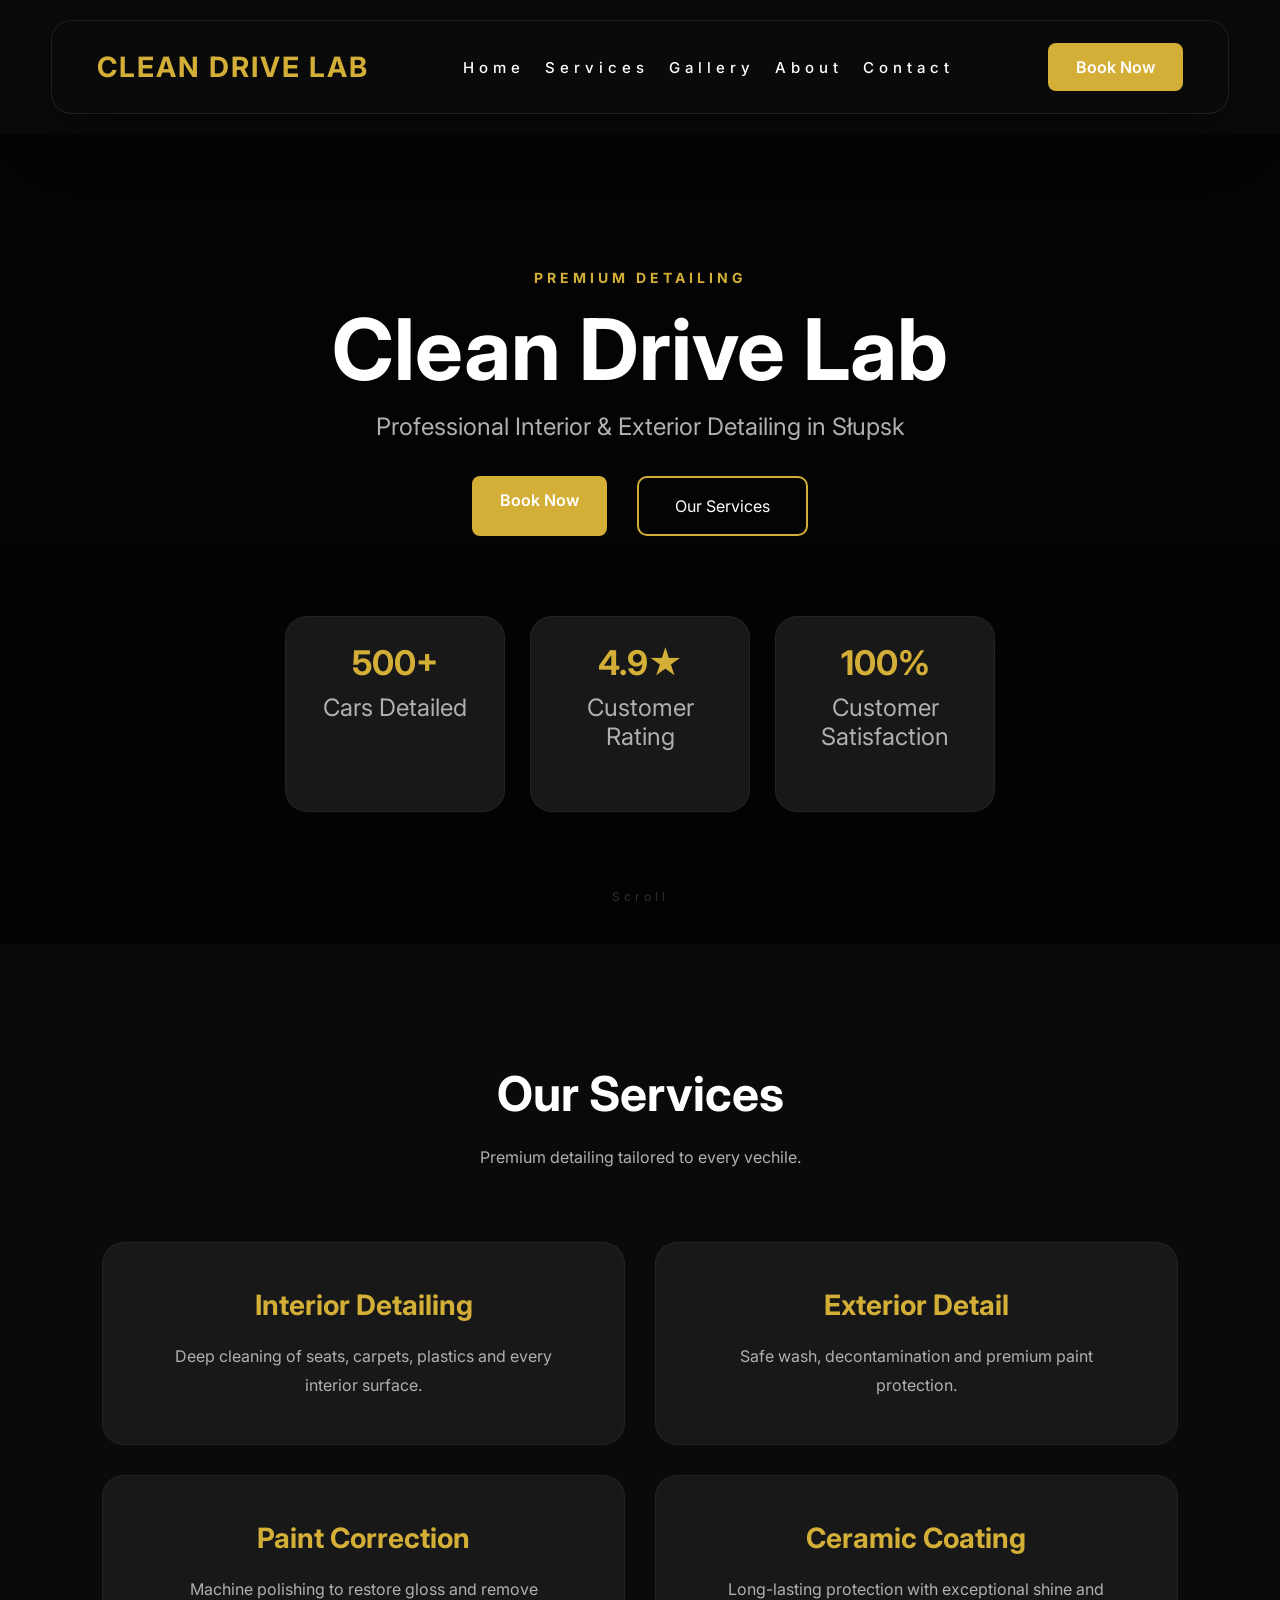
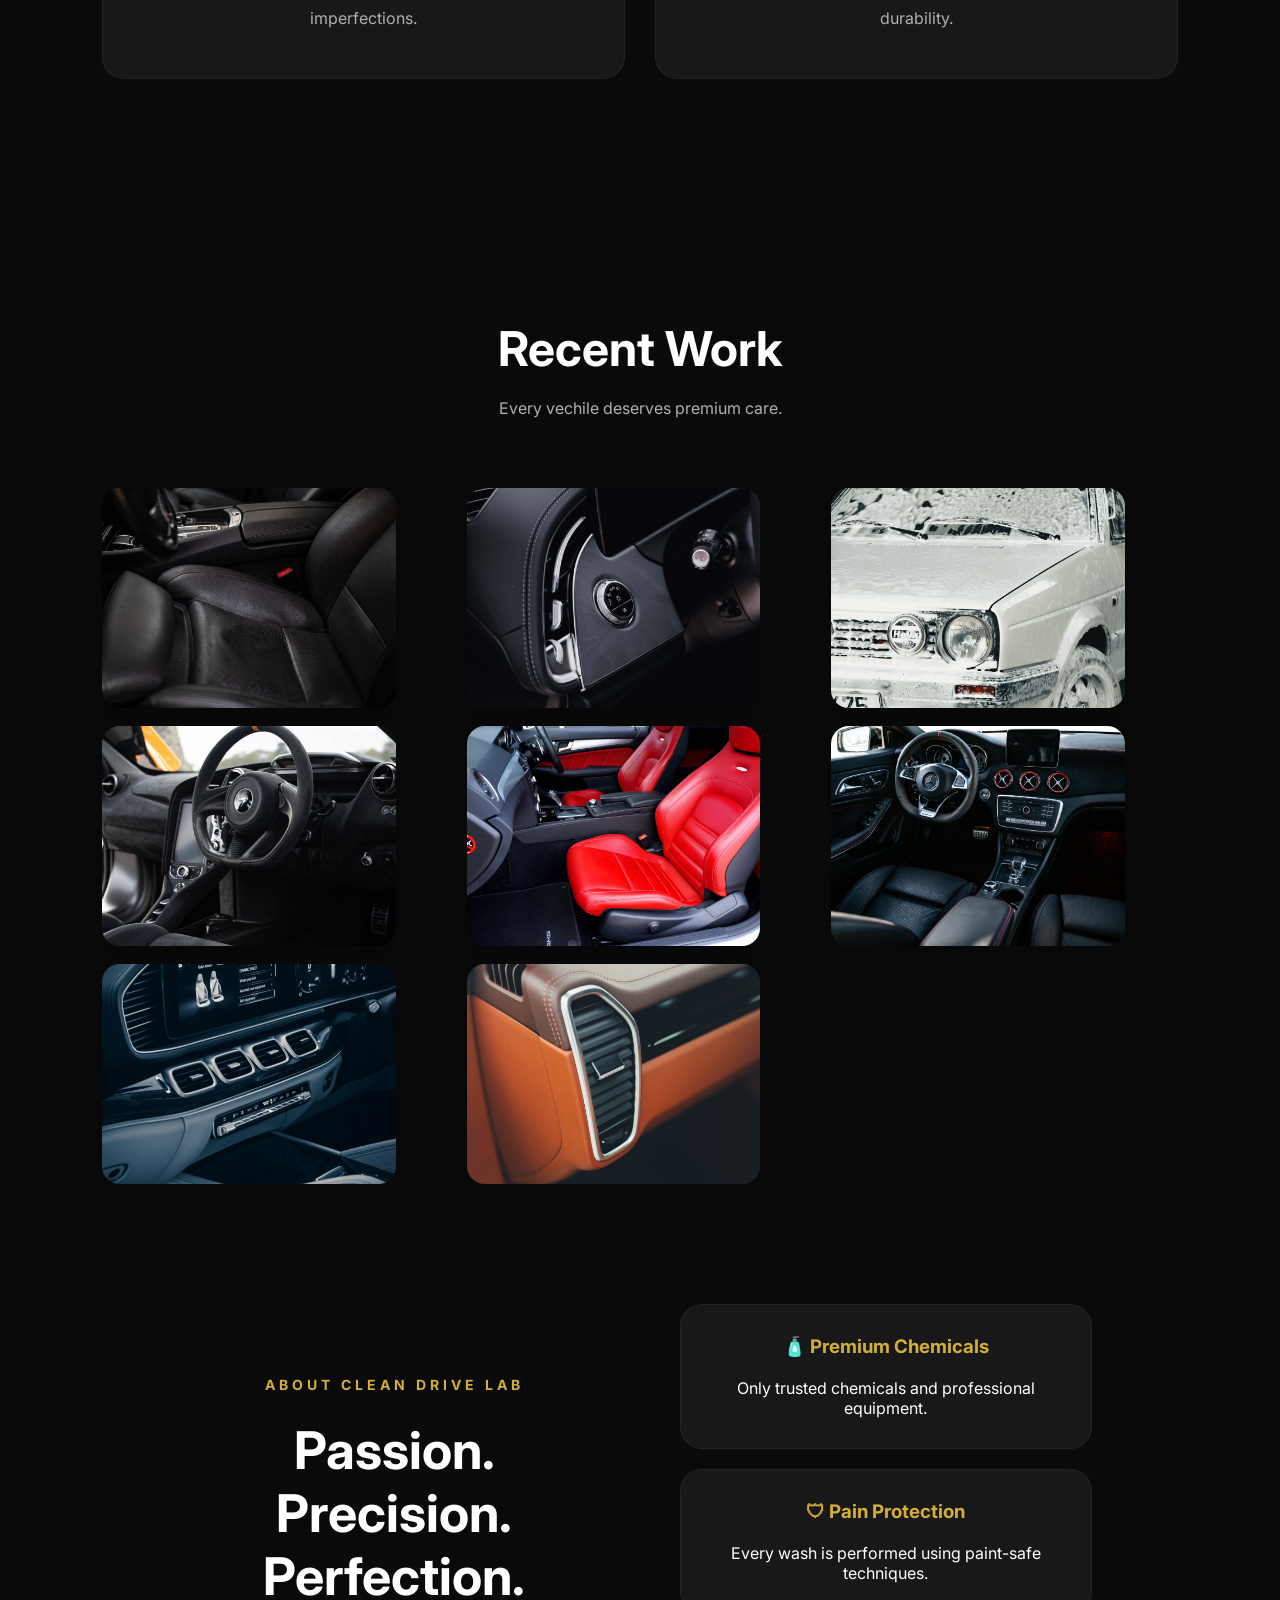
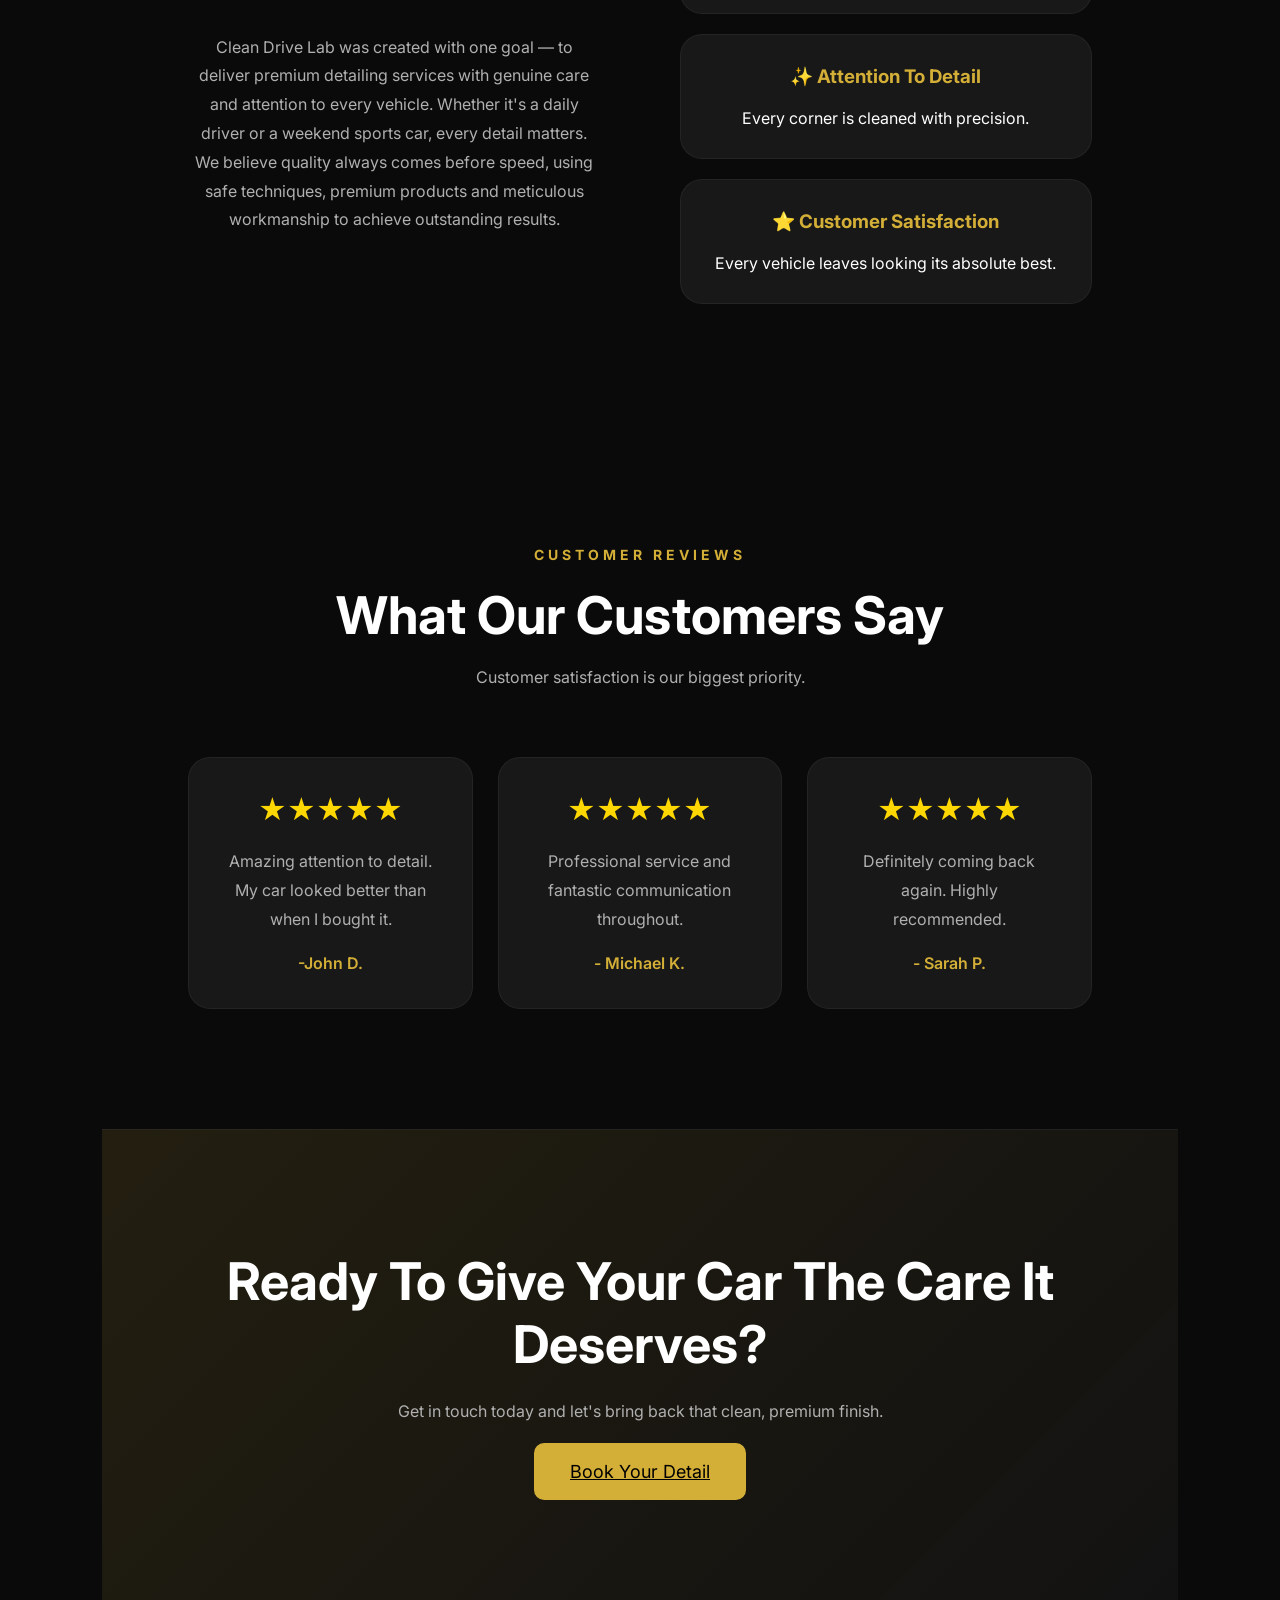
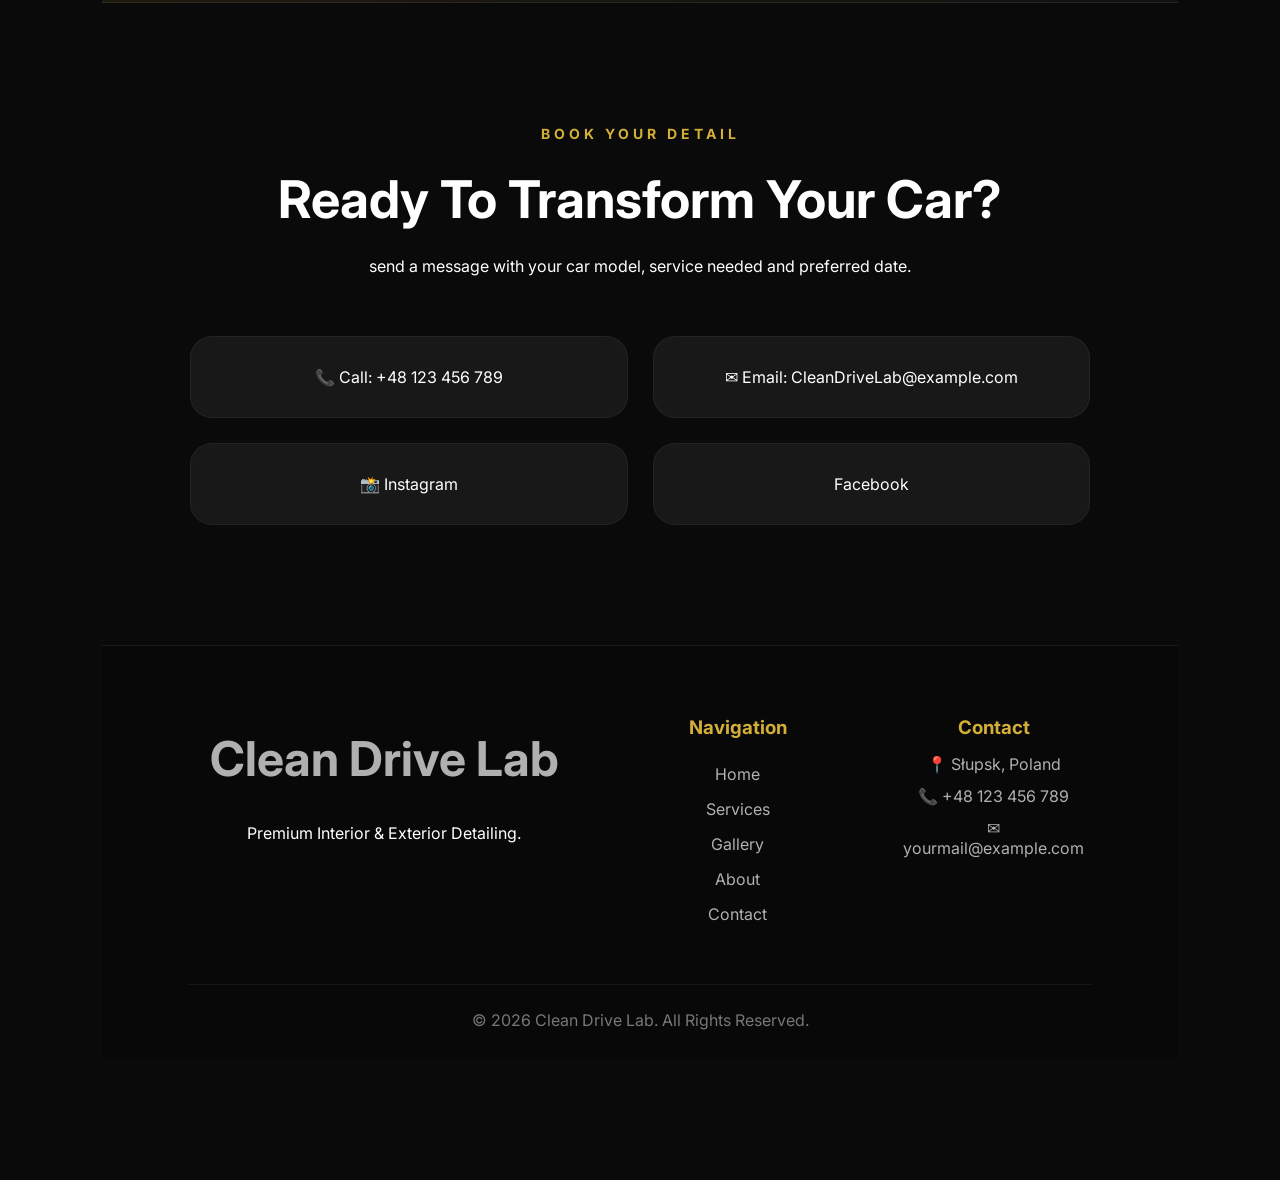
==== index.html @ 7ea31e87 "Version 1 website launch" ====
<!DOCTYPE html>
<html lang="en">
<head>
    <meta charset="UTF-8">
    <meta name="viewport" content="width=device-width, initial-scale=1.0">
    <title>Clean Drive Lab</title>
    <link rel="preconnect" href="https://fonts.googleapis.com">

<link rel="preconnect" href="https://fonts.gstatic.com" crossorigin>

<link href="https://fonts.googleapis.com/css2?family=Inter:wght@300;400;500;600;700&display=swap" rel="stylesheet">
    <link rel="stylesheet" href="css/style.css">

</head>

<body>
    
    <header>

        <nav class="navbar">
            
            <div class="logo">
              
                Clean Drive Lab
            </div>

            <div class="nav-links">
            
                <a href="#home">Home</a>

                <a href="#services">Services</a>

                <a href="#gallery">Gallery</a>

                <a href="#about">About</a>

                <a href="#contact">Contact</a>
                
            </div>
           
            <a href="#contact" class="book-btn">
                Book Now
            </a>

        </nav>

    </header>

    <section id="home" class="hero">

        <video class="hero-video" autoplay muted loop playsinline>

            <source src="videos/hero.mp4" type="video/mp4">

        </video>

        <div class="overlay"></div>

        <div class="hero-content">

            <span class="subtitle">
                PREMIUM DETAILING
            </span>

            <h1>

                Clean Drive Lab

            </h1>

            <p>

               Professional Interior & Exterior Detailing in Słupsk

            </p>

            <div class="hero-buttons">

                <a href="#contact" class="book-btn">
                    Book Now

                </a>

                <a href="#services" class="secondary-btn">

                    Our Services

                </a>

            </div>

            <div class="stats">

                <div class="stat-card">

                    <h2>500+</h2>

                    <p>Cars Detailed</p>

                </div>

                <div class="stat-card">

                    <h2>4.9★</h2>

                    <p>Customer Rating</p>

                </div>

                <div class="stat-card">

                    <h2>100%</h2>

                    <p>Customer Satisfaction</p>

                </div>

            </div>

           
        </div>

        <div class="scroll-indicator">

            Scroll  

        </div>

    </section>

    <section id="services" class="services">

        <h2>Our Services</h2>

        <P class="services-subtitle">


            Premium detailing tailored to every vechile.

        </P>

        <div class="services-grid">

        <div class="service-card">
            <h3>Interior Detailing</h3>
            <p>Deep cleaning of seats, carpets, plastics and every interior surface.</p>
        </div>

        <div class="service-card">
            <h3>Exterior Detail</h3>
            <p>Safe wash, decontamination and premium paint protection.</p>
        </div>

        <div class="service-card">
            <h3>Paint Correction</h3>
            <p>Machine polishing to restore gloss and remove imperfections.</p>
        </div>

        <div class="service-card">
            <h3>Ceramic Coating</h3>
            <p>Long-lasting protection with exceptional shine and durability.</p>
        </div>

        </div>

    </section>

    <section id="gallery" class="gallery">

    <h2>Recent Work</h2>

    <p class="gallery-subtitle">

        Every vechile deserves premium care.
    </p>

    <div class="gallery-grid">

    <div class="gallery-card">
        <img src="images/car1.jpg" alt="Detailed BMW">
    </div>

    <div class="gallery-card">
        <img src="images/car2.jpg" alt="Detailed BMW">
    </div>

    <div class="gallery-card">
        <img src="images/car3.jpg" alt="Detailed BMW">
    </div>

    <div class="gallery-card">
        <img src="images/car4.jpg" alt="Detailed BMW">
    </div>

    <div class="gallery-card">
        <img src="images/car5.jpg" alt="Detailed BMW">
    </div>

    <div class="gallery-card">
        <img src="images/car6.jpg" alt="Detailed BMW">
    </div>

    <div class="gallery-card">
        <img src="images/car7.jpg" alt="Detailed BMW">
    </div>
    <div class="gallery-card">
        <img src="images/car8.jpg" alt="Detailed BMW">
    </div>
    
</div>

<section id="about" class="about">

    <div class="about-left">

        <span class="subtitle">

            ABOUT CLEAN DRIVE LAB

        </span>

        <h2>

            Passion. Precision. Perfection.

        </h2>

        <p>

            Clean Drive Lab was created with one goal — to deliver premium detailing services with genuine care and attention to every vehicle. Whether it's a daily driver or a weekend sports car, every detail matters.

        </p>

        <p>

            We believe quality always comes before speed, using safe techniques, premium products and meticulous workmanship to achieve outstanding results.

        </p>

    </div>

    <div class="about-right">

        <div class="feature">

            <h3>🧴 Premium Chemicals</h3>

            <p>Only trusted chemicals and professional equipment.</p>

        </div>

        <div class="feature">

            <h3>🛡 Pain Protection</h3>

            <p>Every wash is performed using paint-safe techniques.</p>

        </div>

        <div class="feature">

            <h3>✨ Attention To Detail</h3>

            <p>Every corner is cleaned with precision.</p>

        </div>

        <div class="feature">

            <h3>⭐ Customer Satisfaction</h3>

            <p>Every vehicle leaves looking its absolute best.</p>

        </div>

    </div>

</section>

<section id="reviews" class="reviews">
    <span class="subtitle">
        CUSTOMER REVIEWS
    </span>

    <h2>
        What Our Customers Say
    </h2>

    <p class="reviews-subtitle">
        Customer satisfaction is our biggest priority.
    </p>

<div class="reviews-grid">
    <div class="review-card">
        <h3>★★★★★</h3>
        <p>
            Amazing attention to detail. My car looked better than when I bought it.
        </p>
        <span>-John D.</span>
    </div>

     <div class="review-card">

            <h3>★★★★★</h3>

            <p>

                Professional service and fantastic communication throughout.

            </p>

            <span>- Michael K.</span>

        </div>

        <div class="review-card">

            <h3>★★★★★</h3>

            <p>

                Definitely coming back again. Highly recommended.

            </p>

            <span>- Sarah P.</span>

        </div>

</div>
</section>


<section class="cta">
     
    <h2>Ready To Give Your Car The Care It Deserves?</h2>

    <p>
        Get in touch today and let's bring back that clean, premium finish.
    </p>
    <a href="#contact" class="hero-btn">
        Book Your Detail
    </a>
    
    </section>



    <section id="contact" class="contact">

    <span class="subtitle">BOOK YOUR DETAIL</span>

    <h2>Ready To Transform Your Car?</h2>

    <p class="contact-text">
        send a message with your car model, service needed and preferred date.
    </p>

    <div class="contact-box">
        <a href="tel:+48 123 456 789" class="contact-card">
            📞 Call: +48 123 456 789
        </a>

    
        <a href="CleanDriveLab@exapmle.com" class="contact-card">
              ✉ Email: CleanDriveLab@example.com

        </a>

         <a href="https://www.instagram.com/" class="contact-card" target="_blank">
            📸 Instagram
        </a>

        <a href="https://www.facebook.com/" class="contact-card" target="_blank">
            Facebook
        </a>
    </div>
        
        

    </section>

    <footer>
        <div class="footer-container">
            <div class="footer-logo">
                <h2>Clean Drive Lab</h2>
                <p>
                    Premium Interior & Exterior Detailing.
                </p>

            </div>

            <div class="footer-links">
                <h3>Navigation</h3>
                
                <a href="#home">Home</a>
                <a href="#services">Services</a>
                <a href="#gallery">Gallery</a>
                <a href="#about">About</a>
                <a href="#contact">Contact</a>
            </div>

            <div class="footer-contact">
                <h3>Contact</h3>
                <p>📍 Słupsk, Poland</p>

                <p>📞 +48 123 456 789</p>

                <p>✉ yourmail@example.com</p>

            </div>

        </div>

        <div class="copyright">
             © 2026 Clean Drive Lab. All Rights Reserved.
        </div>
    </footer>

    <script src="js/script.js"></script>

</body>
</html>
---- css/style.css ----
:root {
    --background:#0A0A0A;
    --card:#181818;
    --gold:#D4AF37;
    --white:#FFFFFF;
    --grey:#B0B0B0;
}


html{
    scroll-behavior:smooth;
}


* {
  margin: 0;
  padding: 0;
  box-sizing: border-box;
}

body {

  background: var(--background);
  color: var(--white);
  font-family: 'Inter', sans-serif;
  scroll-behavior:smooth;
}


.navbar {
  display: flex;
  justify-content: space-between;
  align-items: center;
  padding:22px 45px;
  position:sticky;
  top:0;
  z-index:1000;
  background:rgba(10,10,10,85);
  backdrop-filter:blur(12px);
  width:92%;
  max-width: 1700px;
  margin:20px auto;
  border-radius: 20px;
  border:1px solid rgba(255,255,255,.08);
  box-shadow: 0 20px 60px rgba(0,0,0,.45);
}

.logo{
  font-size: 28px;
  font-weight: 700;
  letter-spacing: 2px;
  text-transform: uppercase;
  color: var(--gold);
}

.nav-links {
  display: flex;
  list-style:none;
  gap: 20px;
}

.nav-links a{
    text-decoration: none;
    color: var(--white);
    transition: color 0.3s;
    font-weight: 500;
    font-size: 15px;
    letter-spacing: 5px;
}

.nav-links a:hover {
  color: var(--gold);
  letter-spacing: 2px;
}

.book-btn{
    background: var(--gold);
    color: var(--white);
    padding: 14px 28px;
    border: none;
    border-radius: 8px;
    cursor: pointer;
    transition:0.3s;
    font-weight: 600;
    text-decoration:none;
    display:inline-block;
}

.book-btn:hover{
    transform: scale(1.05);
}

.hero {

    min-height:90vh;
    padding:0 40px;
    position:relative;
    display:flex;
    justify-content: center;
    align-items: center;
    text-align: center;
    overflow:hidden;
}

.hero h1 {
  font-size: 85px;
  margin: 20px 0;
  line-height: 1;
  font-weight: 700;
}

.hero p{
    font-size: 24px;
    color:var(--grey);
    max-width:700px;
    margin:0 auto 35px;
}

.hero-btn{
    background:var(--gold);
    color:black;
    border:none;
    padding:18px 36px;
    font-size:18px;
    border-radius:10px;
    cursor:pointer;
    transition:0.3s;
}

.hero-btn:hover{
    transform:translateY(-3px);
    box-shadow: 0 10px 30px rgba(212,175,55,.35);
}

.hero-content{
    position:relative;
    z-index:2;
    animation:fadeUp 1.2s ease;
}

.subtitle{
    color:var(--gold);
    letter-spacing:4px;
    font-size:14px;
    font-weight:bold;
}

.hero-buttons{
    display:flex;
    justify-content:center;
    gap:30px;
    margin-top:35px;
}

.secondary-btn{
    display:inline-block;

    background:transparent;

    color:white;

    border:2px solid var(--gold);

    padding:18px 36px;

    border-radius:10px;

    cursor:pointer;

    transition:.3s;

    text-decoration:none;
}

.secondary-btn:hover{
    background:var(--gold);
    color:black;
    box-shadow:0 10px 30px rgba(212,175,55,.25);
}

.stats{
    display:flex;
    justify-content:center;
    gap: 25px;
    margin-top:80px;
}

.stat-card{
    background:var(--card);
    padding: 25px;
    width: 220px;
    border-radius: 22px;
    transition:.3s;
    border:1px solid rgba(255,255,255,.05);
}

.stat-card:hover{
    transform:translateY(-12px);
    box-shadow: 0 25px 60px rgba(0,0,0,.5);
}

.stat-card h2{
    color:var(--gold);
    font-size: 34px;
    margin-bottom:10px;
}

.stat-card p{
    color:var(--grey);
}

.hero-video{
    position:absolute;
    inset:0;
    width:100%;
    height:100%;
    object-fit:cover;
    object-position:center;
    filter:brightness(.45);
    z-index:0;
}

.overlay{
    position:absolute;
    inset:0;
    background:linear-gradient(
        to bottom,

        rgba(0,0,0,.55),

        rgba(0,0,0,.75)
    )
        ;
        z-index:1;
}

@keyframes fadeUp{
    from{
        opacity:0;
        transform:translateY(50px);
    }
    to{
        opacity:1;
        transform:translateY(0);
    }
}

.scroll-indicator{
    position:absolute;
    bottom: 40px;
    left:50%;
    transform:translateX(-50%);
    color:var(--grey);
    letter-spacing:4px;
    font-size:12px;
}

.gallery{

    padding:120px 8%;

    text-align:center;

}

.gallery h2{

    font-size:48px;

    margin-bottom:20px;

}

.gallery-subtitle{

    color:var(--grey);

    margin-bottom:70px;

}

.gallery-grid{

    display:grid;

    grid-template-columns:repeat(auto-fit,minmax(300px,1fr));

    gap:18px;

}

.gallery-card{

    aspect-ratio:4/3;

    border-radius:18px;

    overflow:hidden;

    background:var(--card);

    cursor:pointer;

    max-height:220px;

    box-shadow:0 10px 30px rgba(0,0,0,.25);

}

.gallery-card img{

    width:100%;

    height:100%;

    object-fit:cover;

    transition:.4s;

    object-position:center;

}

.gallery-card:hover img{

    transform:scale(1.08);
}

.contact{
    padding:120px 8%;
    text-align:center;
}

.contact h2{
    font-size:52px;
    margin:25px 0;
}

.contact-text{
    color:var(-grey);
    margin-bottom:60px;
}

.contact-box{
    max-width:900px;
    margin:0 auto;
    display:grid;
    grid-template-columns:repeat(2,1fr);
    gap:25px;
}

.contact-card{
    background:var(--card);
    color:var(--white);
    text-decoration:none;
    padding:30px;
    border-radius:22px;
    border:1px solid rgba(255,255,255,.05);
    transition:.35s;
}

.contact-card:hover{
    transform:translateY(-8px);
    border-color:var(--gold);
    color:var(--gold);
}

.reviews{
    padding:120px 8%;
    text-align:center;
}

.reviews h2{
    font-size:52px;
    margin:20px 0;
}

.reviews-subtitle{
    color:var(--grey);
    margin-bottom:70px;
}

.reviews-grid{
    display:grid;
    grid-template-columns:repeat(3,1fr);
    gap:25px;
}

.review-card{
    background:var(--card);
    padding:35px;
    border-radius:22px;
    border:1px solid rgba(255,255,255,.05);
    transition:.35s;
}

.review-card:hover{
    transform:translateY(-10px);
    border-color:var(--gold);
}

.review-card h3{
    color:#FFD700;
    font-size:28px;
    margin-bottom:20px;
}

.review-card p{
    color:var(--grey);
    line-height:1.8;
    margin-bottom:20px;
}

.review-card span{
    color:var(--gold);
    font-weight:600;
}

.cta{
    padding:120px 8%;
    text-align:center;
    background:linear-gradient(
        135deg,
        rgba(212,175,55,.12),
        rgba(255,255,255,.03)
    );
    border-top:1px solid rgba(255,255,255,.06);
    border-bottom:1px solid rgba(255,255,255,.06);
}

.cta h2{
    font-size:52px;
    max-width:900px;
    margin:0 auto 25px;
}

.cta p{
    color:var(--grey);
    margin-bottom:40px;
}

section{
    scroll-margin-top:120px;
}


@media (max-width: 900px) {
    .navbar {
        flex-direction: column;

        padding:20px;
        
        gap:20px;
    }

    .nav-links {
        flex-direction: column;
        
        align-items:center;
    }

    .hero h1 {
        font-size: 42px;
    }

    .services h2,
    .gallery h2,
    .about-left h2,
    .reviews h2,
    .contact h2{
        font-size:36px;
    }

    .hero p {
        font-size: 10px;
    }

    .hero-buttons {
        flex-direction: column;
    }

    .stats {
        flex-direction: column;

        margin-top:50px;

        align-items: center;
    }

    .stats-card{
        width:100%;
        max-width:320px;
    }

    .services-grid {
        grid-template-columns: 1fr;
    }

    .gallery-grid{

        grid-template-columns:1fr;

    }

    .about{
    grid-template-columns:1fr;
}

.contact-box{
    grid-template-columns:1fr;
}

.footer-container{
    grid-template-columns:1fr;
    text-align:center;
}

.review-grid{
    grid-template-columns:1fr;
}

.cta h2{
    font-size:36px;
}

}

.services{
    
    padding:120px 8%;

    text-align:center;
}

.services h2{

    font-size:48px;

    margin-bottom:20px;

}

.services-subtitle{

    color:var(--grey);

    margin-bottom:70px;

}

.services-grid{

    display:grid;

    grid-template-columns:repeat(2,1fr);

    gap:30px;

}

.service-card{

background:var(--card);

padding:45px;

border-radius:22px;

border:1px solid rgba(255,255,255,.05);

transition:.35s;

}

.service-card:hover{

    transform:translateY(-10px);

    border-color:var(--gold);

}

.service-card h3{

    color:var(--gold);

    margin-bottom:20px;

    font-size:28px;

}

.services p{

    color:var(--grey);

    line-height:1.8;

}

.about{
    padding:120px 8%;
    display:grid;
    grid-template-columns:1fr 1fr;
    gap:80px;
    align-items:center;
}

.about-left h2{
    font-size:52px;
    margin:25px 0;
}

.about-left p{
    color:var(--grey);
    line-height:1.8;
}

.about-right{
    display:grid;
    gap: 20px;
}

.feature h3{

    color:var(--gold);

    margin-bottom:20px;

    font: size 24px;

}


.feature{

background:var(--card);

padding:30px;

border-radius:22px;

border:1px solid rgba(255,255,255,.05);

transition:.35s;
}

.feature:hover{
     transform:translateY(-12px);
    
     border:1px solid var(--gold);
}

footer{
    background:#080808;
    padding:70px 8% 30px;
    border-top:1px solid rgba(255,255,255,.08);
}

.footer-container{
    display:grid;
    grid-template-columns:2fr 1fr 1fr;
    gap:60px;
}

.footer-logo h2{
    color:var(--grey);
    line-height:1.8;
}

.footer-links{
    display:flex;
    flex-direction:column;
    gap:15px;
}

.footer-links h3{
    color:var(--gold);
    margin-bottom:10px;
}

.footer-links a{
    color:var(--grey);
    text-decoration:none;
    transition:.3s;
}

.footer-links a:hover{
    color:var(--gold);
}

.footer-contact h3{
    color:var(--gold);
    margin-bottom:15px;
}

.footer-contact p{
    color:var(--grey);
    margin-bottom:12px;
}

.copyright{
    text-align:center;
    color:#777;
    margin-top:60px;
    border-top:1px solid rgba(255,255,255,.05);
    padding-top:25px;
}
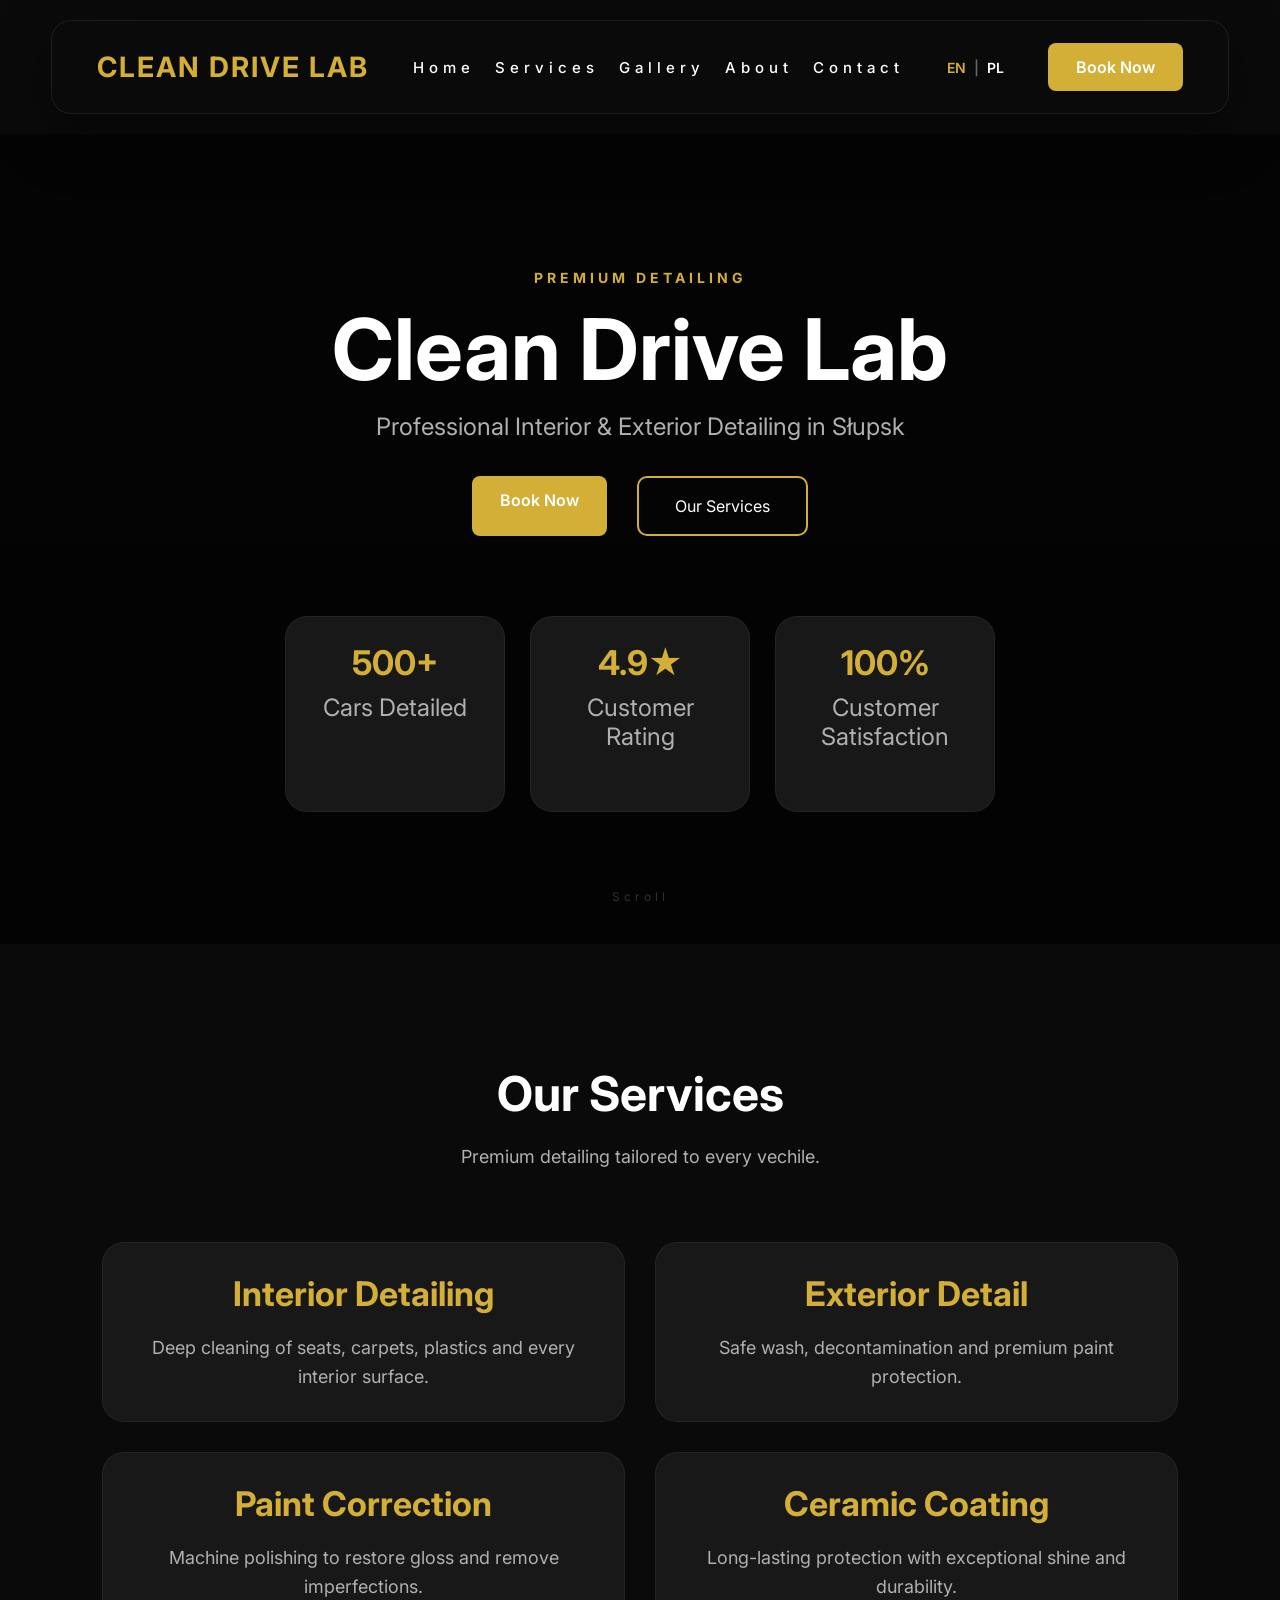
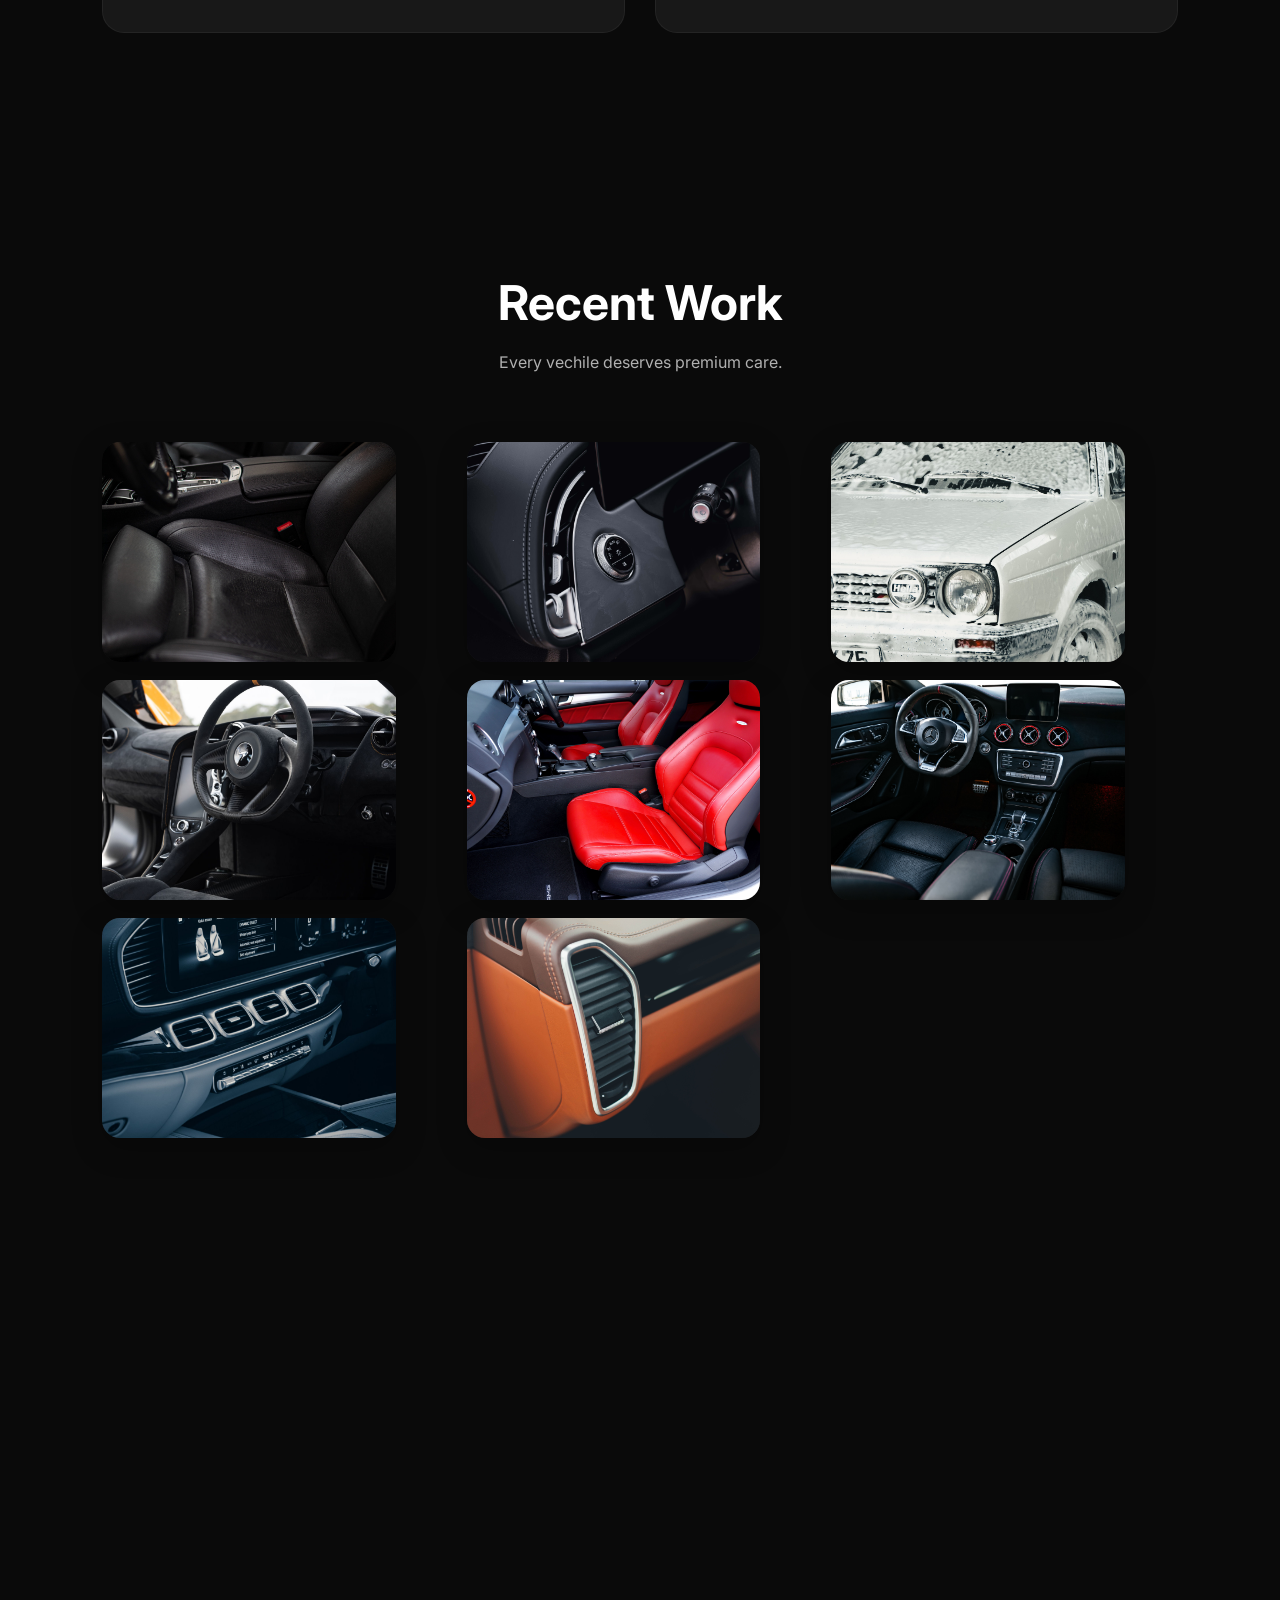
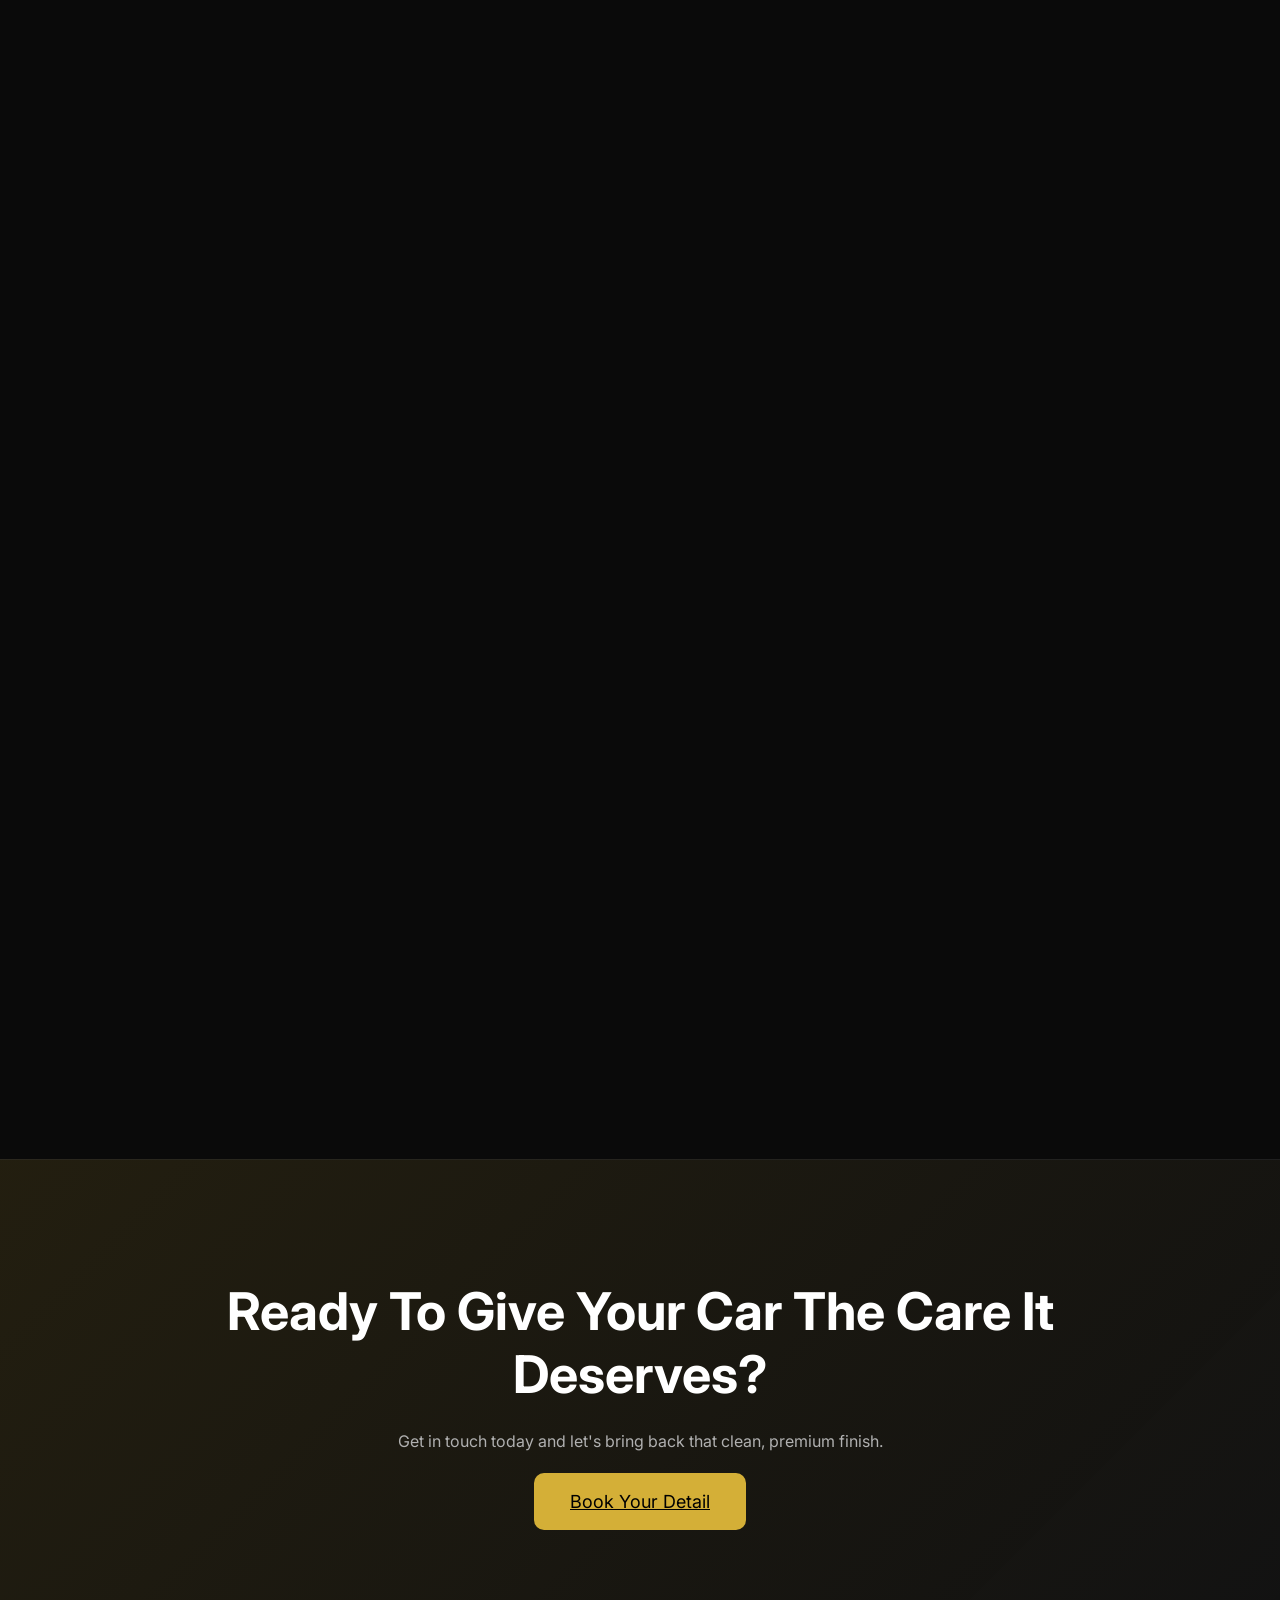
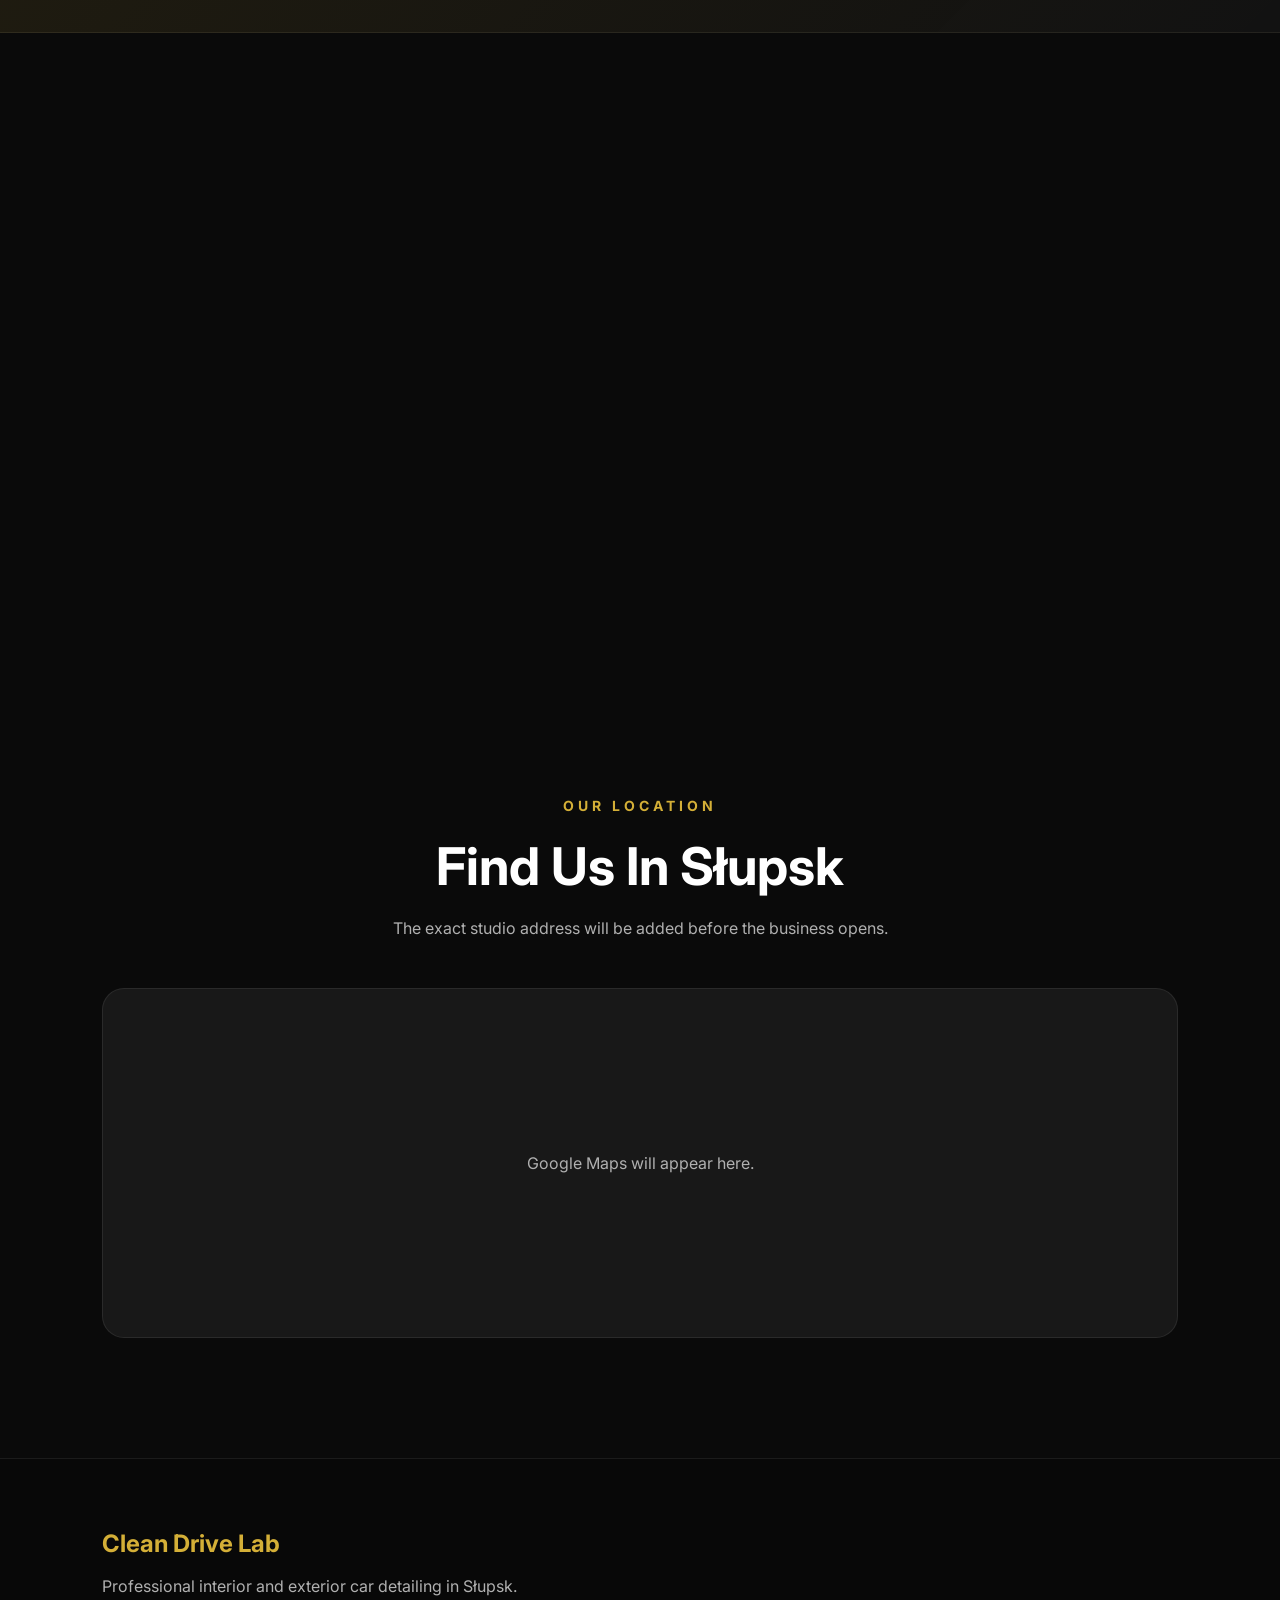
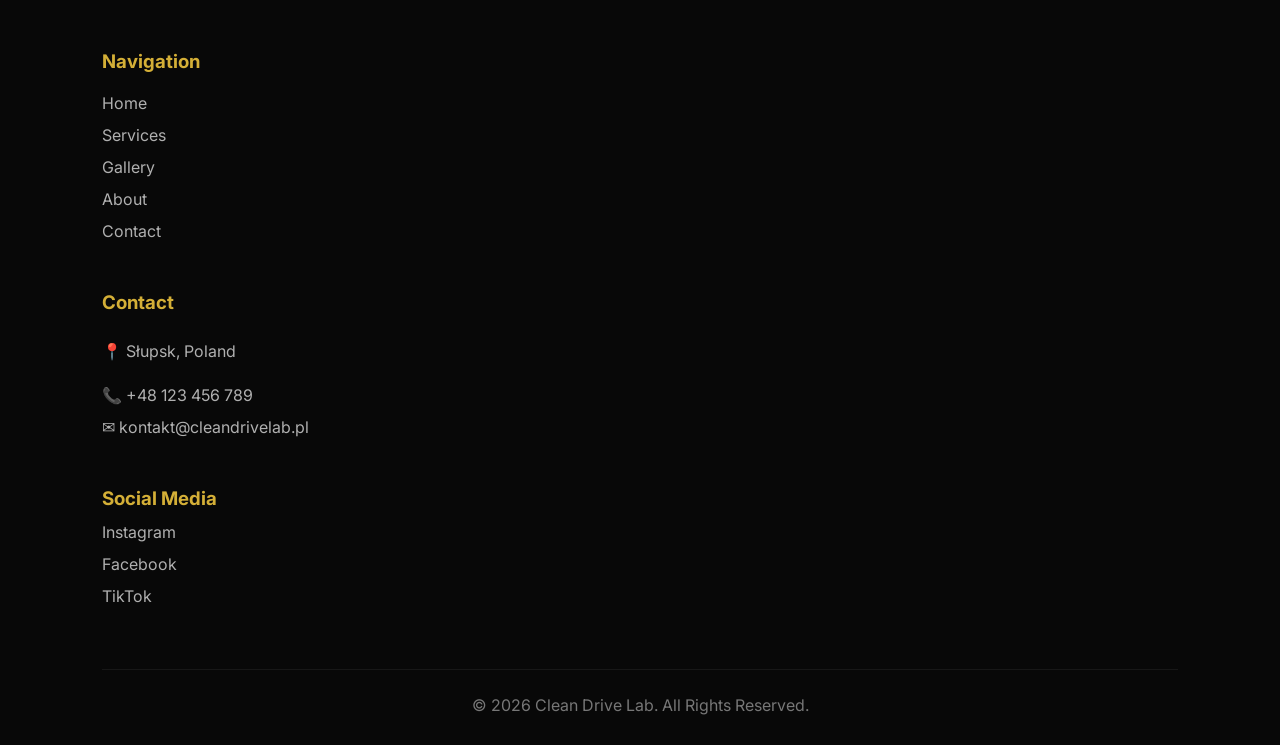
==== commit 1efa365c: "Add Version 2 SEO animations and bilingual improvements" ====
--- a/index.html
+++ b/index.html
@@ -3,14 +3,18 @@
 <head>
     <meta charset="UTF-8">
     <meta name="viewport" content="width=device-width, initial-scale=1.0">
-    <title>Clean Drive Lab</title>
+    <title>Clean Drive Lab | Car Detailing Słupsk</title>
+    <meta
+    name="description"
+    content="Professional car detailing in Słupsk. Interior cleaning, extrior detailing, paint correction and ceramic coatings."
+    >
     <link rel="preconnect" href="https://fonts.googleapis.com">
 
 <link rel="preconnect" href="https://fonts.gstatic.com" crossorigin>
 
 <link href="https://fonts.googleapis.com/css2?family=Inter:wght@300;400;500;600;700&display=swap" rel="stylesheet">
     <link rel="stylesheet" href="css/style.css">
-
+<link rel="icon" type="image/png" href="images/favicon.png">
 </head>
 
 <body>
@@ -37,6 +41,12 @@
                 <a href="#contact">Contact</a>
                 
             </div>
+
+            <div class="language-switcher">
+                <span class="lang-active">EN</span>
+                <span class="lang-divider">|</span>
+                <a href="pl/index.html">PL</a>
+            </div>
            
             <a href="#contact" class="book-btn">
                 Book Now
@@ -128,7 +138,7 @@
 
     </section>
 
-    <section id="services" class="services">
+    <section id="services" class="services reveal">
 
         <h2>Our Services</h2>
 
@@ -141,22 +151,22 @@
 
         <div class="services-grid">
 
-        <div class="service-card">
+        <div class="service-card reveal">
             <h3>Interior Detailing</h3>
             <p>Deep cleaning of seats, carpets, plastics and every interior surface.</p>
         </div>
 
-        <div class="service-card">
+        <div class="service-card reveal">
             <h3>Exterior Detail</h3>
             <p>Safe wash, decontamination and premium paint protection.</p>
         </div>
 
-        <div class="service-card">
+        <div class="service-card reveal">
             <h3>Paint Correction</h3>
             <p>Machine polishing to restore gloss and remove imperfections.</p>
         </div>
 
-        <div class="service-card">
+        <div class="service-card reveal">
             <h3>Ceramic Coating</h3>
             <p>Long-lasting protection with exceptional shine and durability.</p>
         </div>
@@ -165,7 +175,7 @@
 
     </section>
 
-    <section id="gallery" class="gallery">
+    <section id="gallery" class="gallery reveal">
 
     <h2>Recent Work</h2>
 
@@ -176,40 +186,42 @@
 
     <div class="gallery-grid">
 
-    <div class="gallery-card">
-        <img src="images/car1.jpg" alt="Detailed BMW">
-    </div>
-
-    <div class="gallery-card">
-        <img src="images/car2.jpg" alt="Detailed BMW">
-    </div>
-
-    <div class="gallery-card">
-        <img src="images/car3.jpg" alt="Detailed BMW">
-    </div>
-
-    <div class="gallery-card">
-        <img src="images/car4.jpg" alt="Detailed BMW">
-    </div>
-
-    <div class="gallery-card">
-        <img src="images/car5.jpg" alt="Detailed BMW">
-    </div>
-
-    <div class="gallery-card">
-        <img src="images/car6.jpg" alt="Detailed BMW">
-    </div>
-
-    <div class="gallery-card">
-        <img src="images/car7.jpg" alt="Detailed BMW">
-    </div>
-    <div class="gallery-card">
-        <img src="images/car8.jpg" alt="Detailed BMW">
+    <div class="gallery-card reveal">
+        <img src="images/car1.jpg" alt="Detailed BMW" loading="lazy" width="800" height="600">
+    </div>
+
+    <div class="gallery-card reveal">
+        <img src="images/car2.jpg" alt="Detailed BMW" loading="lazy" width="800" height="600">
+    </div>
+
+    <div class="gallery-card reveal">
+        <img src="images/car3.jpg" alt="Detailed BMW" loading="lazy" width="800" height="600">
+    </div>
+
+    <div class="gallery-card reveal">
+        <img src="images/car4.jpg" alt="Detailed BMW" loading="lazy" width="800" height="600">
+    </div>
+
+    <div class="gallery-card reveal">
+        <img src="images/car5.jpg" alt="Detailed BMW" loading="lazy" width="800" height="600">
+    </div>
+
+    <div class="gallery-card reveal">
+        <img src="images/car6.jpg" alt="Detailed BMW" loading="lazy" width="800" height="600">
+    </div>
+
+    <div class="gallery-card reveal">
+        <img src="images/car7.jpg" alt="Detailed BMW" loading="lazy" width="800" height="600">
+    </div>
+    <div class="gallery-card reveal">
+        <img src="images/car8.jpg" alt="Detailed BMW" loading="lazy" width="800" height="600">
     </div>
     
 </div>
 
-<section id="about" class="about">
+</section>
+
+<section id="about" class="about reveal">
 
     <div class="about-left">
 
@@ -241,7 +253,7 @@
 
     <div class="about-right">
 
-        <div class="feature">
+        <div class="feature reveal">
 
             <h3>🧴 Premium Chemicals</h3>
 
@@ -249,7 +261,7 @@
 
         </div>
 
-        <div class="feature">
+        <div class="feature reveal">
 
             <h3>🛡 Pain Protection</h3>
 
@@ -257,7 +269,7 @@
 
         </div>
 
-        <div class="feature">
+        <div class="feature reveal">
 
             <h3>✨ Attention To Detail</h3>
 
@@ -265,7 +277,7 @@
 
         </div>
 
-        <div class="feature">
+        <div class="feature reveal">
 
             <h3>⭐ Customer Satisfaction</h3>
 
@@ -277,7 +289,7 @@
 
 </section>
 
-<section id="reviews" class="reviews">
+<section id="reviews" class="reviews reveal">
     <span class="subtitle">
         CUSTOMER REVIEWS
     </span>
@@ -291,7 +303,7 @@
     </p>
 
 <div class="reviews-grid">
-    <div class="review-card">
+    <div class="review-card reveal">
         <h3>★★★★★</h3>
         <p>
             Amazing attention to detail. My car looked better than when I bought it.
@@ -299,7 +311,7 @@
         <span>-John D.</span>
     </div>
 
-     <div class="review-card">
+     <div class="review-card reveal">
 
             <h3>★★★★★</h3>
 
@@ -313,7 +325,7 @@
 
         </div>
 
-        <div class="review-card">
+        <div class="review-card reveal">
 
             <h3>★★★★★</h3>
 
@@ -346,7 +358,7 @@
 
 
 
-    <section id="contact" class="contact">
+    <section id="contact" class="contact reveal">
 
     <span class="subtitle">BOOK YOUR DETAIL</span>
 
@@ -362,16 +374,16 @@
         </a>
 
     
-        <a href="CleanDriveLab@exapmle.com" class="contact-card">
+        <a href="mailto:CleanDriveLab@exapmle.com" class="contact-card">
               ✉ Email: CleanDriveLab@example.com
 
         </a>
 
-         <a href="https://www.instagram.com/" class="contact-card" target="_blank">
+         <a href="https://www.instagram.com/" class="contact-card" target="_blank" rel="noopener noreferrer">
             📸 Instagram
         </a>
 
-        <a href="https://www.facebook.com/" class="contact-card" target="_blank">
+        <a href="https://www.facebook.com/" class="contact-card" target="_blank" rel="noopener noreferrer">
             Facebook
         </a>
     </div>
@@ -380,12 +392,30 @@
 
     </section>
 
+    <section class="location">
+
+    <span class="subtitle">OUR LOCATION</span>
+
+    <h2>Find Us In Słupsk</h2>
+
+    <p>
+        The exact studio address will be added before the business opens.
+    </p>
+
+    <div class="map-placeholder">
+
+        <p>Google Maps will appear here.</p>
+
+    </div>
+
+</section>
+
     <footer>
         <div class="footer-container">
-            <div class="footer-logo">
+            <div class="footer-brand">
                 <h2>Clean Drive Lab</h2>
                 <p>
-                    Premium Interior & Exterior Detailing.
+                    Professional interior and exterior car detailing in Słupsk.
                 </p>
 
             </div>
@@ -404,9 +434,24 @@
                 <h3>Contact</h3>
                 <p>📍 Słupsk, Poland</p>
 
-                <p>📞 +48 123 456 789</p>
-
-                <p>✉ yourmail@example.com</p>
+                 <a href="tel:+48123456789">
+                📞 +48 123 456 789
+            </a>
+
+            <a href="mailto:kontakt@cleandrivelab.pl">
+                ✉ kontakt@cleandrivelab.pl
+            </a>
+
+            
+            </div>
+
+              <div class="footer-socials">
+
+            <h3>Social Media</h3>
+
+            <a href="#" target="_blank">Instagram</a>
+            <a href="#" target="_blank">Facebook</a>
+            <a href="#" target="_blank">TikTok</a>
 
             </div>
 
--- a/css/style.css
+++ b/css/style.css
@@ -16,6 +16,11 @@
   margin: 0;
   padding: 0;
   box-sizing: border-box;
+}
+
+html,body{
+    width:100%;
+    overflow-x:hidden;
 }
 
 body {
@@ -283,7 +288,7 @@
 
     display:grid;
 
-    grid-template-columns:repeat(auto-fit,minmax(300px,1fr));
+    grid-template-columns:repeat(auto-fit,minmax(280px,1fr));
 
     gap:18px;
 
@@ -443,24 +448,73 @@
     scroll-margin-top:120px;
 }
 
+.language-switcher{
+    display:flex;
+    align-items:center;
+    gap:8px;
+    font-size:14px;
+    font-weight:600;
+}
+
+.language-switcher a{
+    color:var(--white);
+    text-decoration:none;
+    transition:.3s;
+}
+
+.language-switcher a:hover{
+    color:var(--gold);
+}
+
+.lang-active{
+    color:var(--gold);
+}
+
+.lang-divider{
+    color:#666;
+}
+
+.reveal{
+    opacity:0;
+    transform:translateY(35px);
+    transition:
+        opacity .8s ease,
+        transform .8s ease;
+}
+
+.reveal.visible{
+    opacity:1;
+    transform:translateY(0);
+}
 
 @media (max-width: 900px) {
     .navbar {
+        width:92%;
+
         flex-direction: column;
 
-        padding:20px;
+        padding:18px;
         
         gap:20px;
+
+    
     }
 
     .nav-links {
         flex-direction: column;
         
         align-items:center;
+
+        gap:18px;
+    }
+
+    .hero{
+        padding:120px 20px 60px;
     }
 
     .hero h1 {
-        font-size: 42px;
+        font-size:42px;
+        line-height:1.1;
     }
 
     .services h2,
@@ -477,7 +531,18 @@
 
     .hero-buttons {
         flex-direction: column;
-    }
+        align-items:center;
+    }
+
+    .stats,
+    .services-grid,
+    .gallery-grid,
+    .about,
+    .reviews-grid,
+    .contact-box,
+    .footer-container{
+    grid-template-columns:1fr;
+}
 
     .stats {
         flex-direction: column;
@@ -485,6 +550,38 @@
         margin-top:50px;
 
         align-items: center;
+    }
+
+    .stat-card,
+    .service-card,
+    .feature,
+    .review-card,
+    .contact-card{
+    width:100%;
+    max-width:340px;
+    margin:0 auto;
+}
+
+    .gallery-card{
+        width:100%;
+        max-width:340px;
+        margin:0 auto;
+        aspect-ratio:4/3;
+    }
+
+
+    .about-left h2,
+    .services h2,
+    .gallery h2,
+    .reviews h2,
+    .contact h2,
+    .cta h2{
+    font-size:36px;
+}
+
+    section{
+        padding-left:20px;
+        padding-right:20px;
     }
 
     .stats-card{
@@ -492,9 +589,6 @@
         max-width:320px;
     }
 
-    .services-grid {
-        grid-template-columns: 1fr;
-    }
 
     .gallery-grid{
 
@@ -502,9 +596,6 @@
 
     }
 
-    .about{
-    grid-template-columns:1fr;
-}
 
 .contact-box{
     grid-template-columns:1fr;
@@ -515,7 +606,13 @@
     text-align:center;
 }
 
-.review-grid{
+.footer-links,
+.footer-contact,
+.footer-socials{
+    align-items:center;
+}
+
+.reviews-grid{
     grid-template-columns:1fr;
 }
 
@@ -523,9 +620,70 @@
     font-size:36px;
 }
 
+.services-grid{
+    display:grid;
+    grid-template-columns:1fr !important;
+    width:100%;
+}
+
+.service-card{
+    width:100%;
+    max-width:100%;
+    box-sizing:border-box;
+}
+
+    .about{
+        display:grid;
+        grid-template-columns:1fr;
+        text-align:center;
+        gap:50px;
+        padding:70px 20px;
+    }
+
+    .about-left{
+        width:100%;
+    }
+
+    .about-left h2{
+        font-size:42px;
+    }
+
+    .about-left p{
+        font-size:16px;
+        line-height:1.7;
+    }
+
+    .about-right{
+    display:grid;
+    grid-template-columns:1fr;
+    gap:20px;
+    width:100%;
+}
+
+.feature{
+    padding:20px;
+    border-radius:16px;
+    width:100%;
+    max-width:100%;
+    margin:0;
+    box-sizing:border-box;
+}
+
+.feature h3{
+    font-size:20px;
+    margin-bottom:12px;
+}
+
+.feature p{
+    font-size:15px;
+    line-height:1.6s;
+}
+
 }
 
 .services{
+
+    overflow:hidden;
     
     padding:120px 8%;
 
@@ -562,7 +720,11 @@
 
 background:var(--card);
 
-padding:45px;
+width:100%;
+
+max-width:none;
+
+padding:30px 22px;
 
 border-radius:22px;
 
@@ -586,7 +748,7 @@
 
     margin-bottom:20px;
 
-    font-size:28px;
+    font-size:34px;
 
 }
 
@@ -594,7 +756,9 @@
 
     color:var(--grey);
 
-    line-height:1.8;
+    font-size:18px;
+
+    line-height:1.6;
 
 }
 
@@ -627,7 +791,7 @@
 
     margin-bottom:20px;
 
-    font: size 24px;
+    font-size:24px;
 
 }
 
@@ -659,33 +823,51 @@
 
 .footer-container{
     display:grid;
-    grid-template-columns:2fr 1fr 1fr;
-    gap:60px;
-}
-
-.footer-logo h2{
-    color:var(--grey);
-    line-height:1.8;
-}
-
-.footer-links{
+    grid-template-columns:1fr;
+    gap:50px;
+}
+
+.footer-brand h2{
+    color:var(--gold);
+    margin-bottom:15px;
+}
+
+.footer-brand p{
+    color:var(--grey);
+    line-height:1.7;
+}
+
+.footer-links,
+.footer-contact,
+.footer-socials{
     display:flex;
     flex-direction:column;
-    gap:15px;
-}
-
-.footer-links h3{
-    color:var(--gold);
-    margin-bottom:10px;
-}
-
-.footer-links a{
+    gap:12px;
+}
+
+.footer-links h3,
+.footer-contact h3,
+.footer-socials{
+    color:var(--gold);
+    margin-bottom:8px;
+}
+
+.footer-links a,
+.footer-contact a,
+.footer-socials a{
     color:var(--grey);
     text-decoration:none;
     transition:.3s;
 }
 
-.footer-links a:hover{
+.footer-links a,
+.footer-contact p{
+    word-break:break-word;
+}
+
+.footer-links a:hover,
+.footer-contact a:hover,
+.footer-socials a:hover{
     color:var(--gold);
 }
 
@@ -700,10 +882,127 @@
 }
 
 .copyright{
+    margin-top:55px;
+    padding-top:25px;
+    border-top:1px solid rgba(255,255,255,.06);
     text-align:center;
     color:#777;
-    margin-top:60px;
-    border-top:1px solid rgba(255,255,255,.05);
-    padding-top:25px;
-}
-
+}
+
+.lang-btn{
+    color:var(--white);
+    text-decoration:none;
+    font-weight:600;
+    border:1px solid rgba(255,255,255,.15);
+    padding:10px 14px;
+    border-radius:8px;
+    transition:.3s;
+}
+
+.lang-btn:hover{
+    color:var(--gold);
+    border-color:var(--gold);
+}
+.location{
+    padding:120px 8%;
+    text-align:center;
+}
+
+.location h2{
+    font-size:52px;
+    margin:20px 0;
+}
+
+.location > p{
+    color:var(--grey);
+    margin-bottom:50px;
+}
+
+.map-placeholder{
+    min-height:350px;
+    max-width:1100px;
+    margin:0 auto;
+    border-radius:22px;
+    border:1px solid rgba(255,255,255,.08);
+    background:var(--card);
+    display:flex;
+    align-items:center;
+    justify-content:center;
+    color:var(--grey);
+}
+
+@media (max-width:900px){
+
+    .about{
+        display:grid;
+        grid-template-columns:minmax(0, 1fr) !important;
+        width:100%;
+        max-width:100%;
+        padding:70px 20px;
+        gap:40px;
+        overflow:hidden;
+    }
+    .about-left,
+    .about-right{
+        display:grid;
+        grid-template-columns:1fr;
+        width:100%;
+        max-width:100%;
+        min-width:0;
+        gap:20px;
+    }
+
+    .about-left h2{
+        font-size:38px;
+        line-height:1.1;
+        overflow-wrap:anywhere;
+    }
+
+    .about-left p{
+        font-size:15px;
+        line-height:1.7;
+        overflow-wrap:anywhere;
+    }
+
+    .feature{
+        width:100%;
+        max-width:100%;
+        min-width:0;
+        padding:22px 18px;
+        box-sizing:border-box;
+        overflow:hidden;
+    }
+
+    .about-left h2{
+        font-size:38px;
+        line-height:1.1;
+        overflow-wrap:anywhere;
+    }
+
+    .about-left p{
+        font-size:15px;
+        line-height:1.7;
+        overflow-wrap:anywhere;
+    }
+
+}
+
+@media (prefers-reduced-motion: reduce){
+
+    html{
+        scroll-behavior:auto;
+    }
+
+    *,
+    *::before,
+    *::after{
+        animation-duration:.01ms !important;
+        transition-duration:.01ms !important;
+    }
+
+    .reveal{
+        opacity:1;
+        transform:none;
+    }
+}
+
